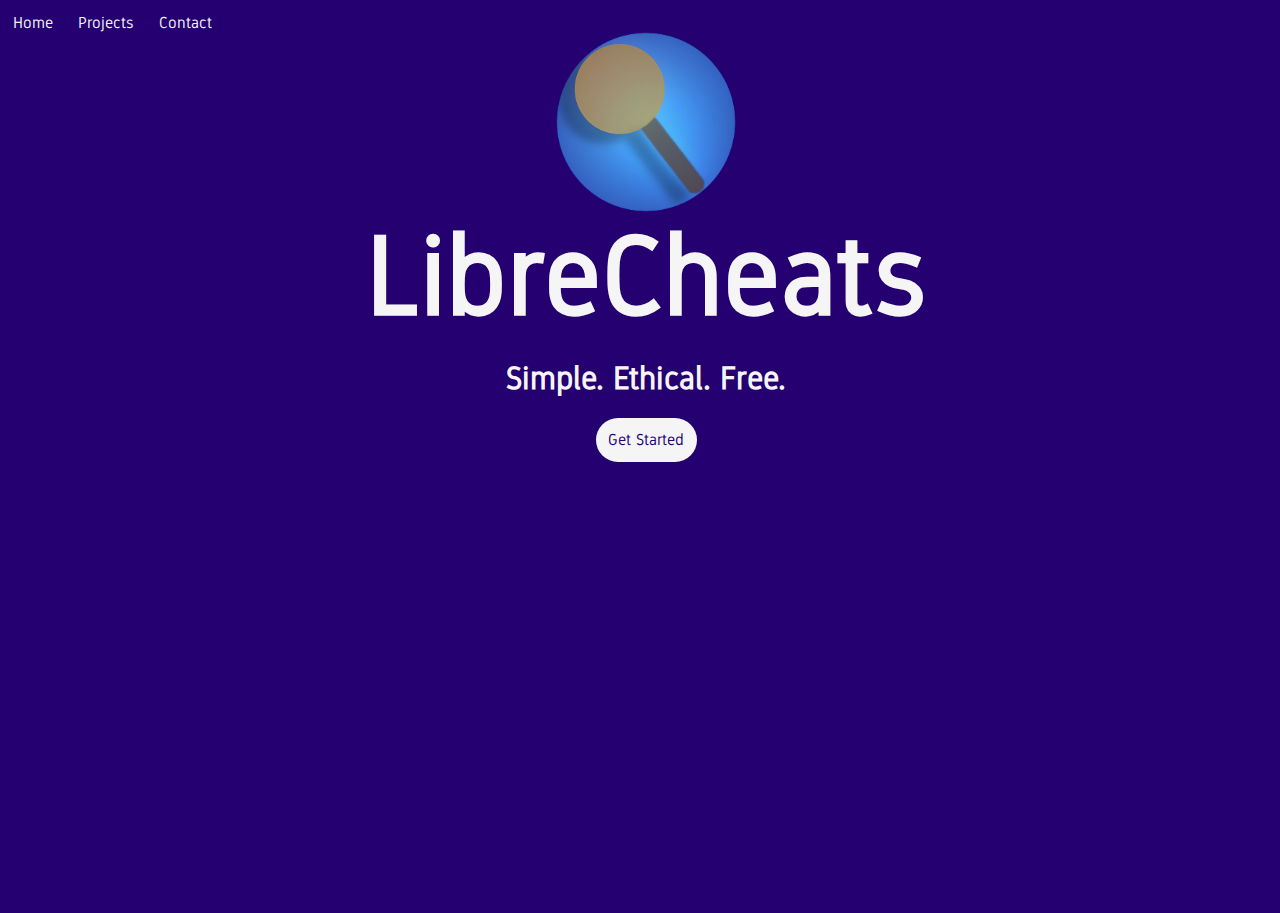
==== index.html @ a3696582 "added project page and some example projects" ====
<!DOCTYPE html>
<html>
<head>
    <meta name="viewport" content="width=device-width, initial-scale=1" />
    <title>LibreCheats</title>
    <link rel="stylesheet" href="css/style.css">
    <link rel="icon" type="image/png" href="images/LibreCheats_Logo.png"></head>
<body>
    <div id="wrapper">
        <div id="navbar">
            <a href="index.html" class="navbar-link">Home</a>
            <a href="projects.html" class="navbar-link">Projects</a>
            <a href="contact.html" class="navbar-link">Contact</a>
        </div>
        <div id="main-content">
            <img src="images/LibreCheats_Logo.png" id="center-logo"/>
            <h1 id="name">LibreCheats</h1>
            <h1>Simple. Ethical. Free.</h1>
            <a href="projects.html" id="get-started">Get Started</a>
        </div>
    </div>
</body>
</html>
---- css/style.css ----
body,html {
    background-color: #240070;
    font-family: 'Gidole';
    width: 100%;
    height:100%;
    margin:0;
}

@font-face {
    font-family: 'Gidole';
    src: url('../fonts/Gidole-Regular.ttf');
    font-weight: normal;
    font-style: normal;
}
#wrapper {
    width: 99%;
    height: 99%;
    margin:1%
}

#navbar {
    display: flex;
    gap:2%;
}

.navbar-link {
    text-decoration: none;
    color:whitesmoke
}

#main-content {
    display: flex;
    justify-content: center;
    text-align: center;
    flex-direction: column;
    color:whitesmoke;
    align-items: center;
}
#name {
    font-size: 700%;
    margin:0
}

#center-logo {
    margin: auto;
    width:180px;

}

#get-started {
    text-align: center;
    text-decoration: none;
    color:#240070;
    background-color: whitesmoke;
    width: 6%;
    border-radius: 25px;
    padding:1%;
}

@media only screen and (max-width: 768px) {
    #get-started {
        padding:4%;
        width:fit-content;
    }
    #name {
        font-size:400%;
    }

}
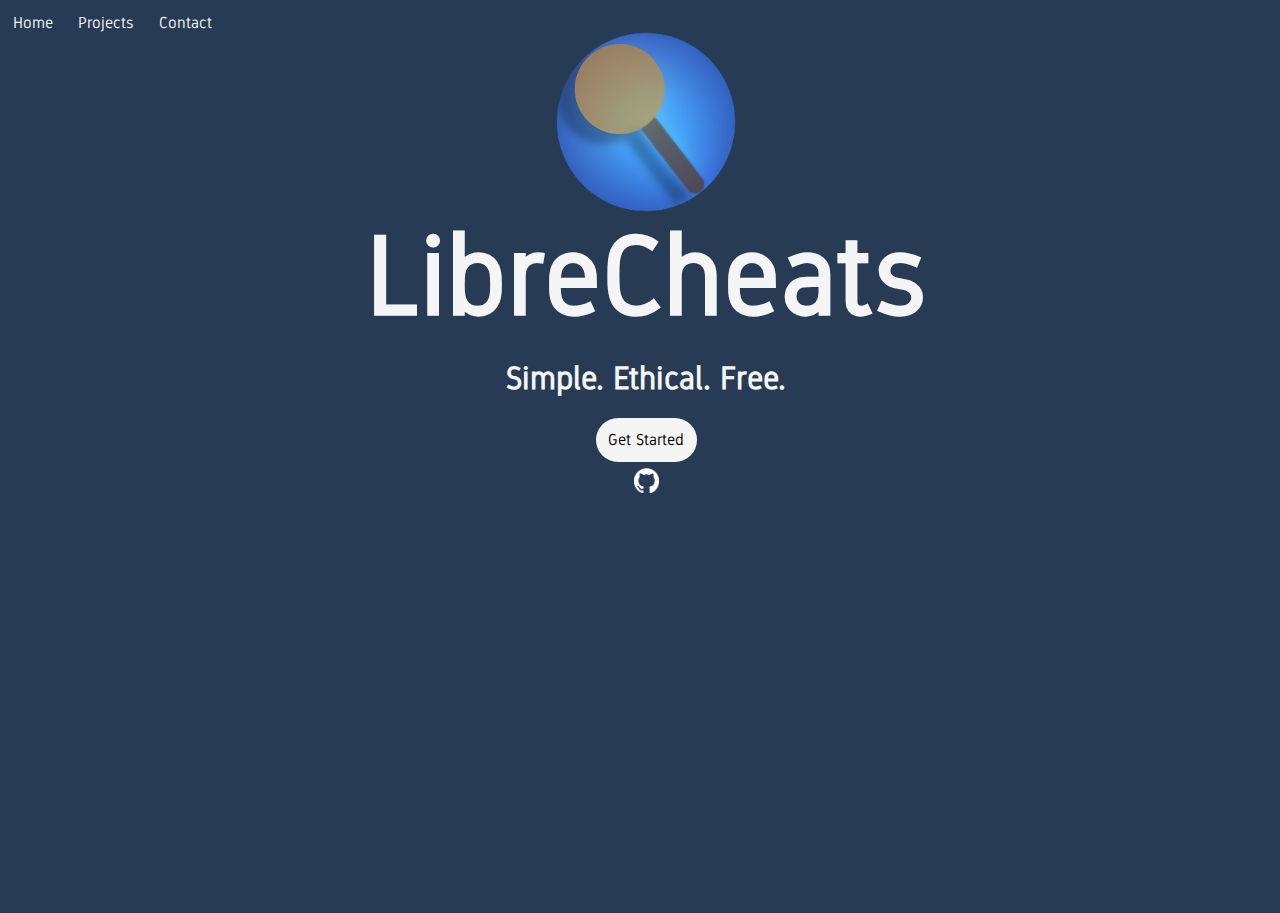
==== commit 7ba9af2b: "updated theme and design" ====
--- a/index.html
+++ b/index.html
@@ -17,6 +17,7 @@
             <h1 id="name">LibreCheats</h1>
             <h1>Simple. Ethical. Free.</h1>
             <a href="projects.html" id="get-started">Get Started</a>
+            <a href="https://github.com/LibreCheats" id="github-link"><img src="images/github-mark-white.png" id="github-icon"></a>
         </div>
     </div>
 </body>
--- a/css/style.css
+++ b/css/style.css
@@ -1,5 +1,5 @@
 body,html {
-    background-color: #240070;
+    background-color: #273C54;
     font-family: 'Gidole';
     width: 100%;
     height:100%;
@@ -44,17 +44,27 @@
 #center-logo {
     margin: auto;
     width:180px;
+    border-radius: 50%;
 
 }
 
 #get-started {
     text-align: center;
     text-decoration: none;
-    color:#240070;
+    color:black;
     background-color: whitesmoke;
     width: 6%;
     border-radius: 25px;
     padding:1%;
+}
+
+#github-icon {
+    width:100%;
+}
+
+#github-link {
+    margin-top: .5%;
+    width:2%;
 }
 
 @media only screen and (max-width: 768px) {
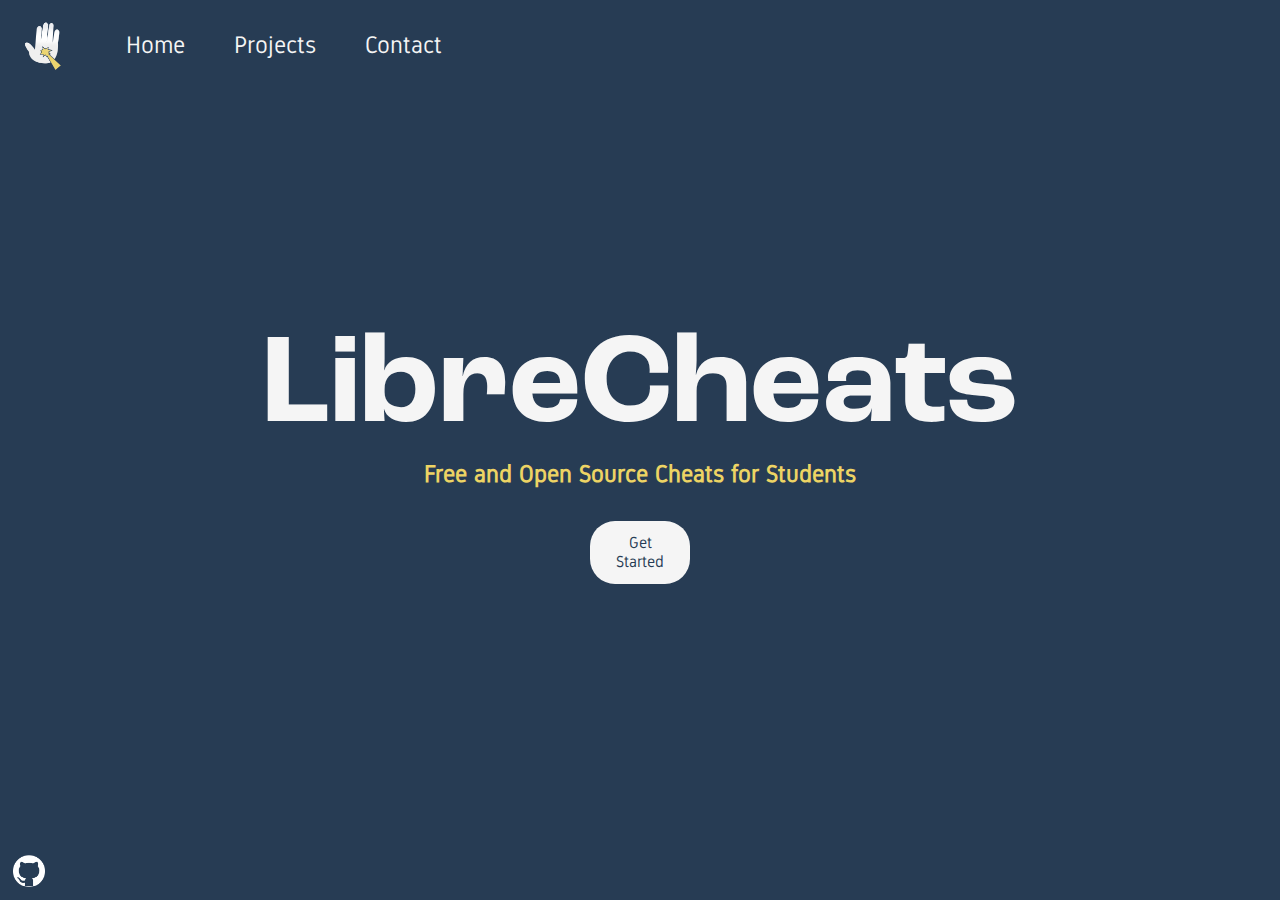
==== commit 04b3ec75: "Updated Font, Color Scheme" ====
--- a/index.html
+++ b/index.html
@@ -1,24 +1,31 @@
 <!DOCTYPE html>
 <html>
-<head>
+  <head>
     <meta name="viewport" content="width=device-width, initial-scale=1" />
     <title>LibreCheats</title>
-    <link rel="stylesheet" href="css/style.css">
-    <link rel="icon" type="image/png" href="images/LibreCheats_Logo.png"></head>
-<body>
+    <link rel="stylesheet" href="css/style.css" />
+    <link rel="icon" type="image/png" href="images/LibreCheats_Logo.png" />
+  </head>
+  <body>
     <div id="wrapper">
-        <div id="navbar">
-            <a href="index.html" class="navbar-link">Home</a>
-            <a href="projects.html" class="navbar-link">Projects</a>
-            <a href="contact.html" class="navbar-link">Contact</a>
+      <div id="navbar">
+        <img src="images/Libre Cheats minimal.png" id="logo" />
+        <a href="index.html" class="navbar-link">Home</a>
+        <a href="projects.html" class="navbar-link">Projects</a>
+        <a href="contact.html" class="navbar-link">Contact</a>
+      </div>
+      <div id="main-content">
+        <div id="name-div">
+          <h1 id="name">LibreCheats</h1>
         </div>
-        <div id="main-content">
-            <img src="images/LibreCheats_Logo.png" id="center-logo"/>
-            <h1 id="name">LibreCheats</h1>
-            <h1>Simple. Ethical. Free.</h1>
-            <a href="projects.html" id="get-started">Get Started</a>
-            <a href="https://github.com/LibreCheats" id="github-link"><img src="images/github-mark-white.png" id="github-icon"></a>
-        </div>
+        <h2 id="description">Free and Open Source Cheats for Students</h2>
+        <a href="projects.html" id="get-started">Get Started</a>
+      </div>
+      <div id="bottomBar">
+        <a href="https://github.com/LibreCheats" id="github-link"
+          ><div id="github-icon"></div
+        ></a>
+      </div>
     </div>
-</body>
-</html>+  </body>
+</html>
--- a/css/style.css
+++ b/css/style.css
@@ -1,79 +1,142 @@
-body,html {
-    background-color: #273C54;
-    font-family: 'Gidole';
-    width: 100%;
-    height:100%;
-    margin:0;
+body,
+html {
+  background-color: #273c54;
+  font-family: 'Gidole';
+  width: 100vw;
+  height: 100vh;
+  margin: 0;
+  padding: 0;
 }
 
 @font-face {
-    font-family: 'Gidole';
-    src: url('../fonts/Gidole-Regular.ttf');
-    font-weight: normal;
-    font-style: normal;
+  font-family: 'Gidole';
+  src: url('../fonts/Gidole-Regular.ttf');
+  font-weight: normal;
+  font-style: normal;
 }
+@font-face {
+  font-family: 'roc-grotesk';
+  src: url('../fonts/Roc-Grotesk-Bold.otf');
+  font-weight: 400;
+  font-style: normal;
+}
+
 #wrapper {
-    width: 99%;
-    height: 99%;
-    margin:1%
+  width: 100%;
+  height: 100%;
+  margin: 0;
+  padding: 1%;
+  display: grid;
+  grid-template-rows: 4em 1fr 2em;
+  box-sizing: border-box;
 }
 
 #navbar {
-    display: flex;
-    gap:2%;
+  width: 98%;
+  display: flex;
+  gap: 4%;
+  align-items: center;
+  justify-content: left;
+}
+
+#logo {
+  margin: 0;
+  height: 100%;
+  max-width: 100%;
 }
 
 .navbar-link {
-    text-decoration: none;
-    color:whitesmoke
+  text-decoration: none;
+  color: whitesmoke;
+  font-size: 24px;
+  line-height: 30px;
+}
+
+.navbar-link:hover {
+  color: #edd464;
 }
 
 #main-content {
-    display: flex;
-    justify-content: center;
-    text-align: center;
-    flex-direction: column;
-    color:whitesmoke;
-    align-items: center;
-}
-#name {
-    font-size: 700%;
-    margin:0
+  text-align: center;
+  color: whitesmoke;
+  height: 100%;
+  display: flex;
+  justify-content: center;
+  align-items: center;
+  flex-direction: column;
+  gap: 4%;
 }
 
-#center-logo {
-    margin: auto;
-    width:180px;
-    border-radius: 50%;
+#name-div {
+  height: 5em;
+  display: flex;
+  align-items: center;
+  justify-content: center;
+}
 
+#name {
+  font-size: 8em;
+  margin: 0;
+  font-family: 'roc-grotesk';
+}
+
+#description {
+  font-size: 24px;
+  line-height: 30px;
+  margin: 0;
+  color: #edd464;
 }
 
 #get-started {
-    text-align: center;
-    text-decoration: none;
-    color:black;
-    background-color: whitesmoke;
-    width: 6%;
-    border-radius: 25px;
-    padding:1%;
+  text-align: center;
+  text-decoration: none;
+  color: #273c54;
+  background-color: whitesmoke;
+  width: 6%;
+  border-radius: 25px;
+  padding: 1%;
+}
+
+#get-started:hover {
+  background-color: #edd464;
+}
+
+#bottomBar {
+  bottom: 1%;
+  width: 98%;
+  display: flex;
+  align-items: center;
+  justify-content: left;
+}
+
+#github-link {
+  height: 100%;
+  width: 2em;
 }
 
 #github-icon {
-    width:100%;
-}
-
-#github-link {
-    margin-top: .5%;
-    width:2%;
+  margin: 0;
+  height: 100%;
+  background-size: contain;
+  background-image: url('../images/github-mark-white.png');
 }
 
 @media only screen and (max-width: 768px) {
-    #get-started {
-        padding:4%;
-        width:fit-content;
-    }
-    #name {
-        font-size:400%;
-    }
-
+  #get-started {
+    padding: 4%;
+    width: fit-content;
+  }
+  #name {
+    font-size: 3em;
+  }
+  #name-div {
+    height: 2em;
+  }
+  #description {
+    font-size: 12px;
+    line-height: 16px;
+  }
+  #main-content {
+    gap: 2%;
+  }
 }
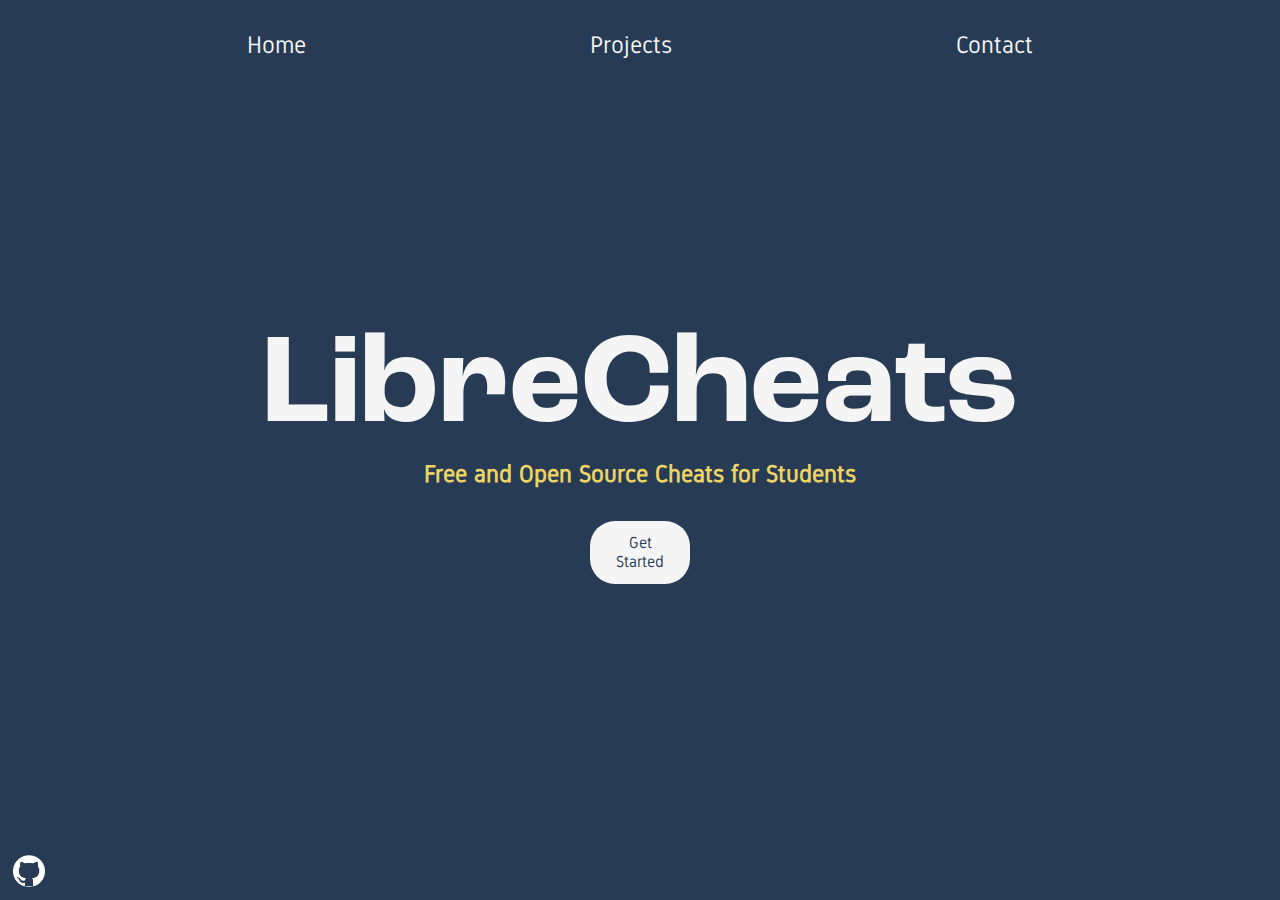
==== commit 1db0b19a: "removed hand logo, centered navbar changed projects page a bit." ====
--- a/index.html
+++ b/index.html
@@ -9,7 +9,6 @@
   <body>
     <div id="wrapper">
       <div id="navbar">
-        <img src="images/Libre Cheats minimal.png" id="logo" />
         <a href="index.html" class="navbar-link">Home</a>
         <a href="projects.html" class="navbar-link">Projects</a>
         <a href="contact.html" class="navbar-link">Contact</a>
--- a/css/style.css
+++ b/css/style.css
@@ -2,10 +2,11 @@
 html {
   background-color: #273c54;
   font-family: 'Gidole';
-  width: 100vw;
-  height: 100vh;
+  width: 100%;
+  height: 100%;
   margin: 0;
   padding: 0;
+  box-sizing: border-box;
 }
 
 @font-face {
@@ -32,14 +33,14 @@
 }
 
 #navbar {
-  width: 98%;
+  width: 100%;
   display: flex;
   gap: 4%;
   align-items: center;
-  justify-content: left;
+  justify-content: space-evenly;
 }
 
-#logo {
+.logo {
   margin: 0;
   height: 100%;
   max-width: 100%;
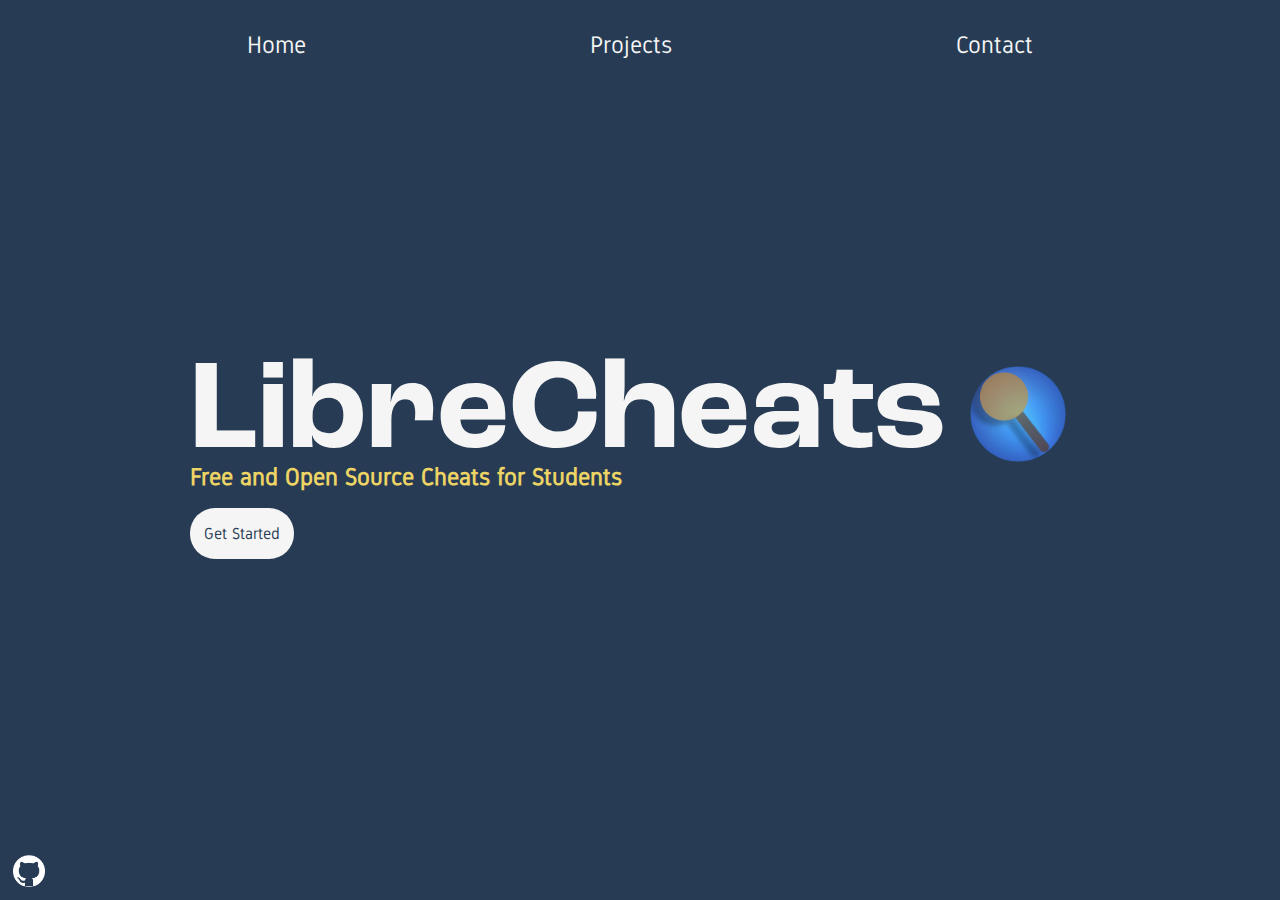
==== commit 51a0c211: "added logo to homepage aligned to left" ====
--- a/index.html
+++ b/index.html
@@ -14,11 +14,14 @@
         <a href="contact.html" class="navbar-link">Contact</a>
       </div>
       <div id="main-content">
-        <div id="name-div">
-          <h1 id="name">LibreCheats</h1>
+        <div id="left-div">
+          <div id="name-div">
+            <h1 id="name">LibreCheats</h1>
+            <img class="logo" src="./images/LibreCheats_Logo.png" alt="logo" />
+          </div>
+          <h2 id="description">Free and Open Source Cheats for Students</h2>
+          <a href="projects.html" id="get-started">Get Started</a>
         </div>
-        <h2 id="description">Free and Open Source Cheats for Students</h2>
-        <a href="projects.html" id="get-started">Get Started</a>
       </div>
       <div id="bottomBar">
         <a href="https://github.com/LibreCheats" id="github-link"
--- a/css/style.css
+++ b/css/style.css
@@ -41,9 +41,9 @@
 }
 
 .logo {
-  margin: 0;
-  height: 100%;
-  max-width: 100%;
+  margin: 24px;
+  height: 120%;
+  max-width: 120%;
 }
 
 .navbar-link {
@@ -61,11 +61,17 @@
   text-align: center;
   color: whitesmoke;
   height: 100%;
+  display: grid;
+  align-items: center;
+  justify-content: center;
+}
+
+#left-div {
   display: flex;
-  justify-content: center;
-  align-items: center;
+  justify-content: left;
   flex-direction: column;
-  gap: 4%;
+  text-align: left;
+  row-gap: 8px;
 }
 
 #name-div {
@@ -93,9 +99,15 @@
   text-decoration: none;
   color: #273c54;
   background-color: whitesmoke;
-  width: 6%;
   border-radius: 25px;
-  padding: 1%;
+  padding-top: 16px;
+  padding-bottom: 16px;
+  padding-left: 14px;
+  padding-right: 14px;
+  width: max-content;
+  height: min-content;
+  justify-self: center;
+  margin-top: 8px;
 }
 
 #get-started:hover {
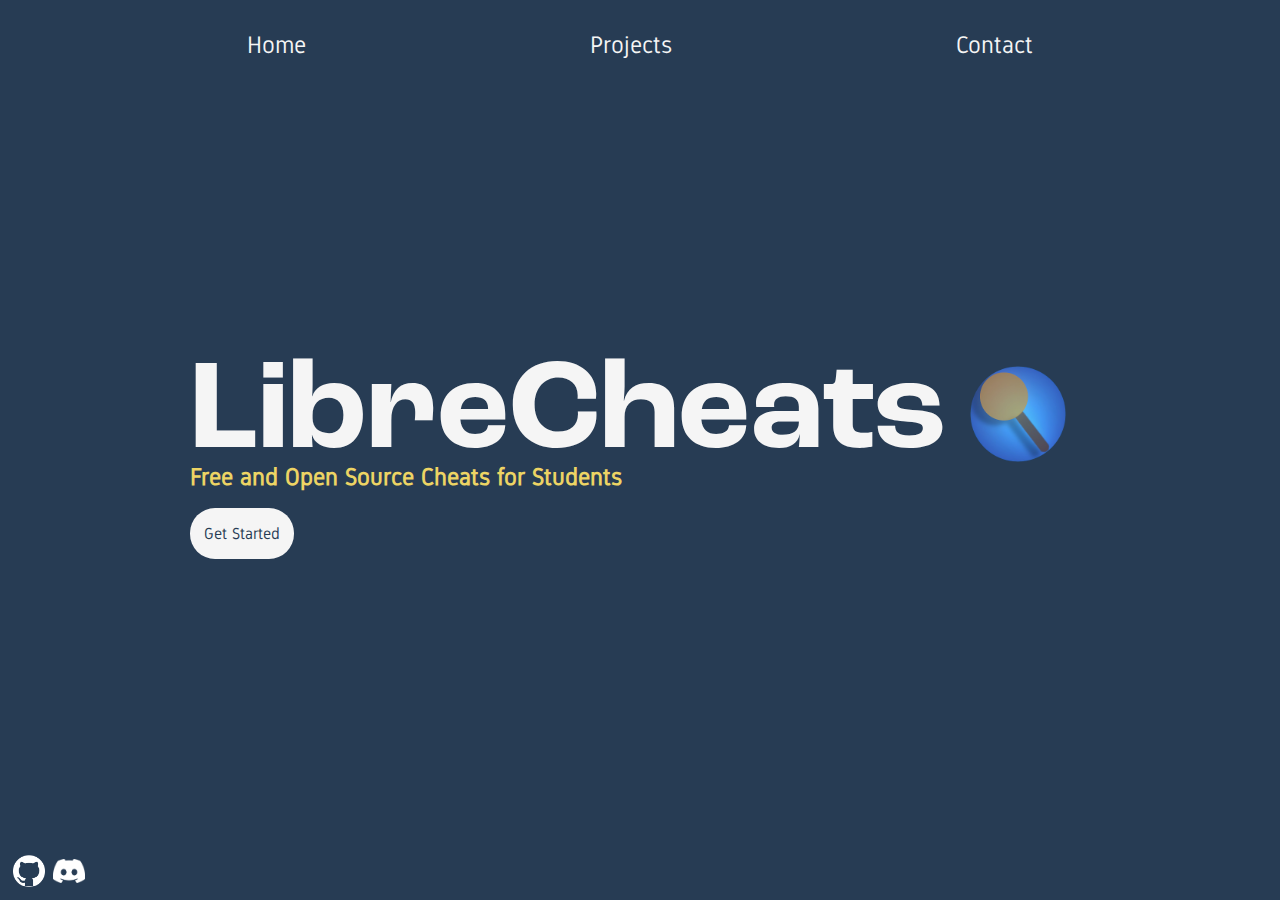
==== commit 8408f3a2: "added discord button links etc." ====
--- a/index.html
+++ b/index.html
@@ -24,8 +24,11 @@
         </div>
       </div>
       <div id="bottomBar">
-        <a href="https://github.com/LibreCheats" id="github-link"
+        <a href="https://github.com/LibreCheats" class="social-link"
           ><div id="github-icon"></div
+        ></a>
+        <a href="https://discord.gg/W9pGtMD7ax" class="social-link"
+          ><div id="discord-icon"></div
         ></a>
       </div>
     </div>
--- a/css/style.css
+++ b/css/style.css
@@ -58,7 +58,6 @@
 }
 
 #main-content {
-  text-align: center;
   color: whitesmoke;
   height: 100%;
   display: grid;
@@ -120,9 +119,10 @@
   display: flex;
   align-items: center;
   justify-content: left;
+  gap: 8px;
 }
 
-#github-link {
+.social-link {
   height: 100%;
   width: 2em;
 }
@@ -132,6 +132,16 @@
   height: 100%;
   background-size: contain;
   background-image: url('../images/github-mark-white.png');
+}
+
+#discord-icon {
+  margin: 0;
+  height: 100%;
+  background-size: contain;
+  background-repeat: no-repeat;
+  background-position-x: center;
+  background-position-y: center;
+  background-image: url('../images/discord-mark-white.png');
 }
 
 @media only screen and (max-width: 768px) {
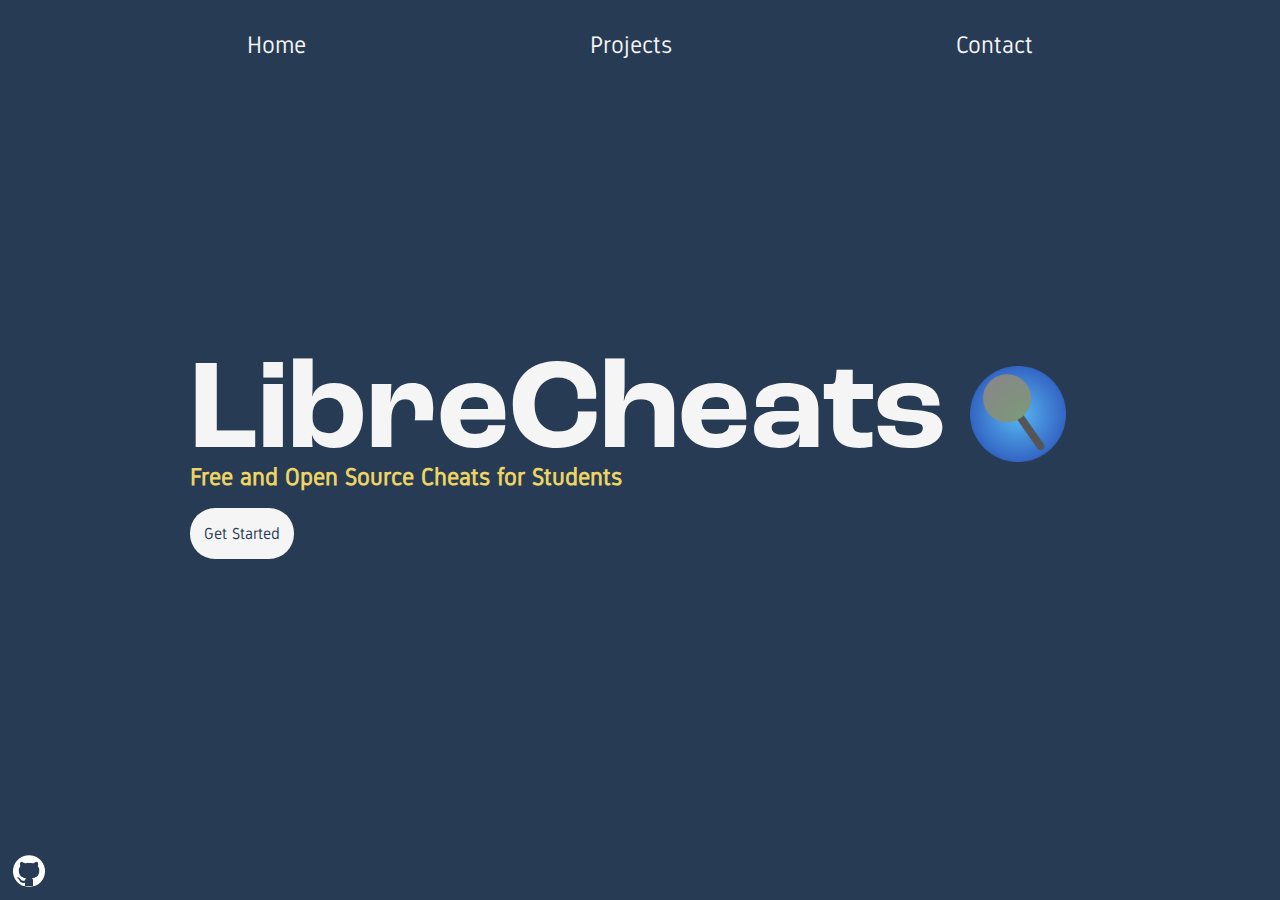
==== commit 9168c644: "updated logo, fixed some formatting issues" ====
--- a/index.html
+++ b/index.html
@@ -24,12 +24,9 @@
         </div>
       </div>
       <div id="bottomBar">
-        <a href="https://github.com/LibreCheats" class="social-link"
-          ><div id="github-icon"></div
-        ></a>
-        <a href="https://discord.gg/W9pGtMD7ax" class="social-link"
-          ><div id="discord-icon"></div
-        ></a>
+        <a href="https://github.com/LibreCheats" id="github-link">
+          <div id="github-icon"></div>
+        </a>
       </div>
     </div>
   </body>
--- a/css/style.css
+++ b/css/style.css
@@ -99,10 +99,7 @@
   color: #273c54;
   background-color: whitesmoke;
   border-radius: 25px;
-  padding-top: 16px;
-  padding-bottom: 16px;
-  padding-left: 14px;
-  padding-right: 14px;
+  padding: 16px 14px 16px 14px;
   width: max-content;
   height: min-content;
   justify-self: center;
@@ -119,10 +116,9 @@
   display: flex;
   align-items: center;
   justify-content: left;
-  gap: 8px;
 }
 
-.social-link {
+#github-link {
   height: 100%;
   width: 2em;
 }
@@ -132,16 +128,6 @@
   height: 100%;
   background-size: contain;
   background-image: url('../images/github-mark-white.png');
-}
-
-#discord-icon {
-  margin: 0;
-  height: 100%;
-  background-size: contain;
-  background-repeat: no-repeat;
-  background-position-x: center;
-  background-position-y: center;
-  background-image: url('../images/discord-mark-white.png');
 }
 
 @media only screen and (max-width: 768px) {
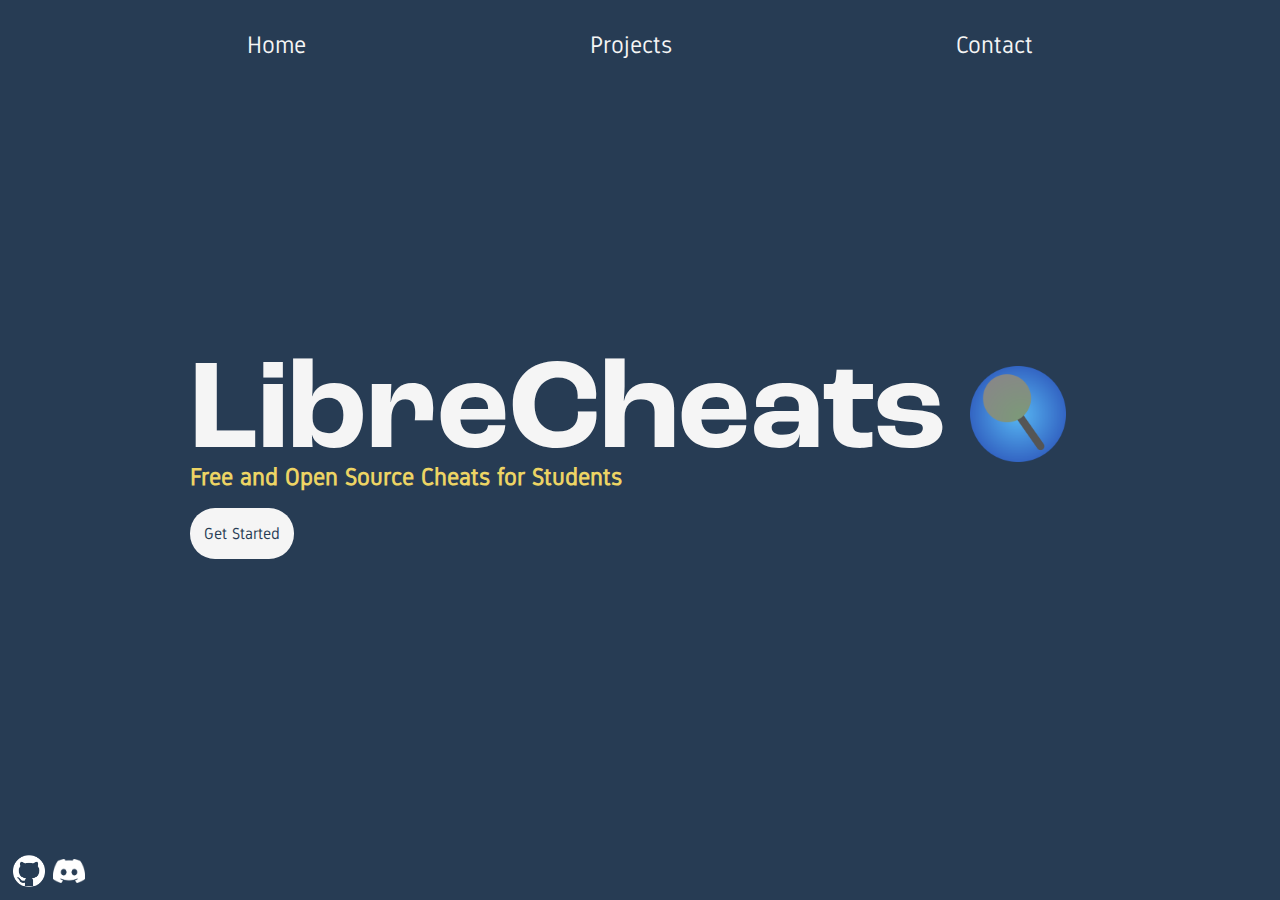
==== commit 88e13b77: "Merge branch 'main' of https://github.com/LibreCheats/librecheats-website" ====
--- a/index.html
+++ b/index.html
@@ -24,8 +24,11 @@
         </div>
       </div>
       <div id="bottomBar">
-        <a href="https://github.com/LibreCheats" id="github-link">
+        <a href="https://github.com/LibreCheats" class="social-link">
           <div id="github-icon"></div>
+        </a>
+        <a href="https://discord.gg/W9pGtMD7ax" class="social-link">
+          <div id="discord-icon"></div>
         </a>
       </div>
     </div>
--- a/css/style.css
+++ b/css/style.css
@@ -116,9 +116,10 @@
   display: flex;
   align-items: center;
   justify-content: left;
+  gap: 8px;
 }
 
-#github-link {
+.social-link {
   height: 100%;
   width: 2em;
 }
@@ -128,6 +129,16 @@
   height: 100%;
   background-size: contain;
   background-image: url('../images/github-mark-white.png');
+}
+
+#discord-icon {
+  margin: 0;
+  height: 100%;
+  background-size: contain;
+  background-repeat: no-repeat;
+  background-position-x: center;
+  background-position-y: center;
+  background-image: url('../images/discord-mark-white.png');
 }
 
 @media only screen and (max-width: 768px) {
